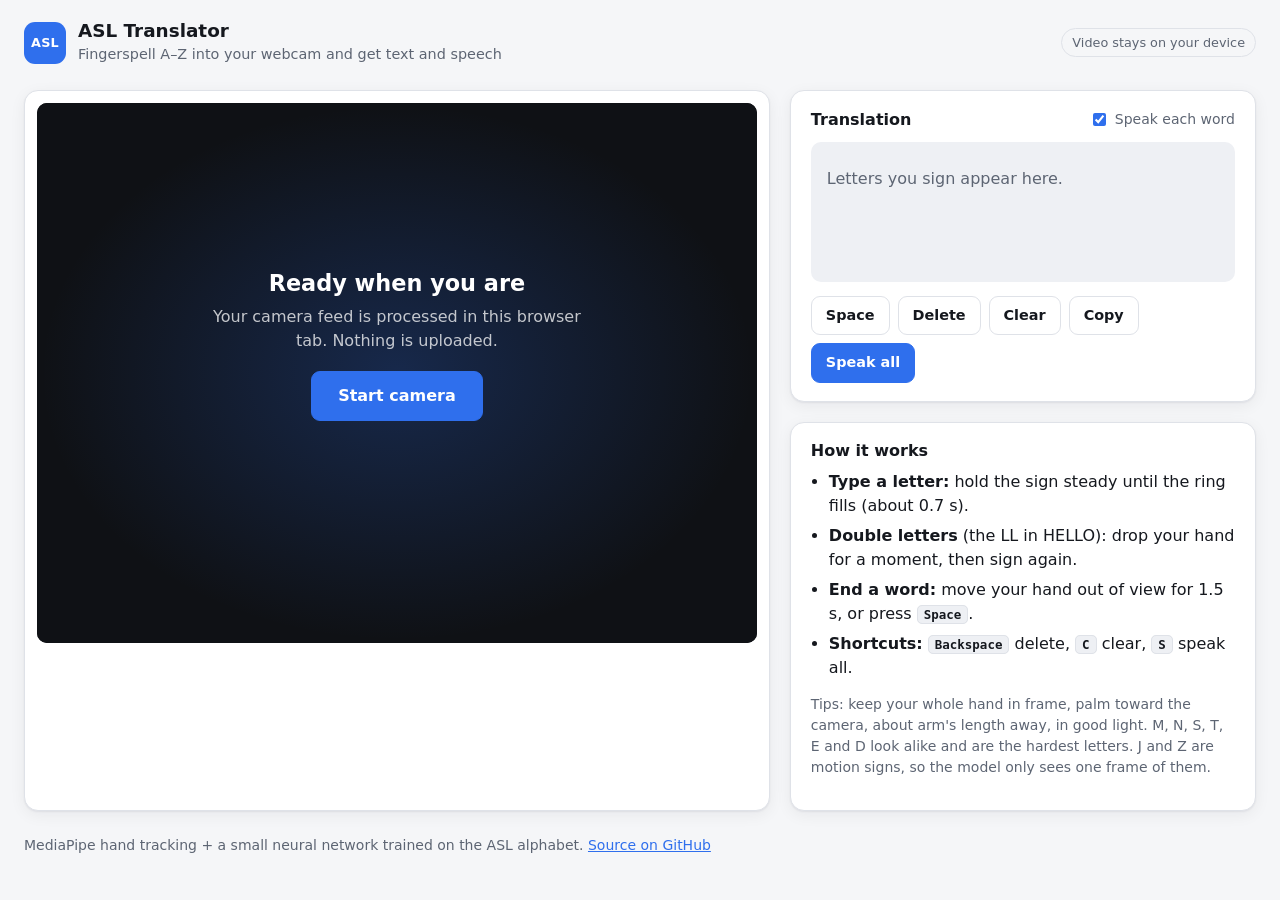
==== docs/index.html @ b071cd93 "Add website version that runs in the browser Static site in docs/ (GitHub Pages ready): MediaPipe JS" ====
<!doctype html>
<html lang="en">
<head>
  <meta charset="utf-8">
  <meta name="viewport" content="width=device-width, initial-scale=1">
  <title>ASL Translator</title>
  <meta name="description" content="Fingerspell the ASL alphabet into your webcam and see it as written and spoken English. Runs entirely in your browser.">
  <link rel="icon" href="data:image/svg+xml,%3Csvg xmlns='http://www.w3.org/2000/svg' viewBox='0 0 32 32'%3E%3Crect width='32' height='32' rx='8' fill='%232f6fed'/%3E%3Ctext x='16' y='22' font-family='Arial' font-weight='700' font-size='14' fill='white' text-anchor='middle'%3EASL%3C/text%3E%3C/svg%3E">
  <link rel="stylesheet" href="style.css">
</head>
<body>
  <header class="topbar">
    <div class="brand">
      <span class="logo" aria-hidden="true">ASL</span>
      <div>
        <h1>ASL Translator</h1>
        <p class="tagline">Fingerspell A–Z into your webcam and get text and speech</p>
      </div>
    </div>
    <span class="privacy">Video stays on your device</span>
  </header>

  <main class="layout">
    <section class="stage-card" aria-label="Camera">
      <div class="stage" id="stage">
        <video id="video" playsinline muted></video>
        <canvas id="overlay"></canvas>

        <div class="hud" id="hud" hidden>
          <div class="letter-chip">
            <svg class="ring" viewBox="0 0 64 64" aria-hidden="true">
              <circle class="ring-track" cx="32" cy="32" r="28"></circle>
              <circle class="ring-fill" id="ringFill" cx="32" cy="32" r="28"></circle>
            </svg>
            <span id="currentLetter" class="current-letter">–</span>
          </div>
          <div class="hud-text">
            <span id="statusLine">Show your hand</span>
            <span id="confLine" class="muted"></span>
          </div>
        </div>

        <div class="start" id="startPanel">
          <div class="start-inner">
            <h2>Ready when you are</h2>
            <p>Your camera feed is processed in this browser tab. Nothing is uploaded.</p>
            <button id="startBtn" class="btn primary large">Start camera</button>
            <p id="loadMsg" class="load-msg" role="status" aria-live="polite"></p>
          </div>
        </div>
      </div>

      <div class="top3" id="top3" aria-label="Top predictions"></div>
    </section>

    <section class="side">
      <div class="card transcript-card">
        <div class="card-head">
          <h2>Translation</h2>
          <label class="toggle"><input type="checkbox" id="autoSpeak" checked> Speak each word</label>
        </div>
        <div id="transcript" class="transcript" aria-live="polite"><span class="placeholder">Letters you sign appear here.</span></div>
        <div class="actions">
          <button class="btn" id="spaceBtn" title="End word (Space)">Space</button>
          <button class="btn" id="backBtn" title="Delete last letter (Backspace)">Delete</button>
          <button class="btn" id="clearBtn" title="Clear (C)">Clear</button>
          <button class="btn" id="copyBtn" title="Copy text">Copy</button>
          <button class="btn primary" id="speakBtn" title="Speak everything (S)">Speak all</button>
        </div>
      </div>

      <div class="card">
        <h2>How it works</h2>
        <ul class="howto">
          <li><b>Type a letter:</b> hold the sign steady until the ring fills (about 0.7 s).</li>
          <li><b>Double letters</b> (the LL in HELLO): drop your hand for a moment, then sign again.</li>
          <li><b>End a word:</b> move your hand out of view for 1.5 s, or press <kbd>Space</kbd>.</li>
          <li><b>Shortcuts:</b> <kbd>Backspace</kbd> delete, <kbd>C</kbd> clear, <kbd>S</kbd> speak all.</li>
        </ul>
        <p class="muted small">Tips: keep your whole hand in frame, palm toward the camera, about arm's length away, in good light. M, N, S, T, E and D look alike and are the hardest letters. J and Z are motion signs, so the model only sees one frame of them.</p>
      </div>
    </section>
  </main>

  <footer class="foot muted small">
    MediaPipe hand tracking + a small neural network trained on the ASL alphabet.
    <a href="https://github.com/boomboom295/asl-translator">Source on GitHub</a>
  </footer>

  <script type="module" src="app.js"></script>
</body>
</html>
---- docs/style.css ----
[hidden] { display: none !important; }

:root {
  --bg: #f5f6f8;
  --surface: #ffffff;
  --surface-2: #eef0f4;
  --border: #dfe2e8;
  --text: #15181e;
  --muted: #5d6573;
  --accent: #2f6fed;
  --accent-text: #ffffff;
  --good: #1f9d6b;
  --stage-bg: #0f1115;
  --radius: 14px;
  --shadow: 0 1px 2px rgba(20, 24, 32, .06), 0 4px 16px rgba(20, 24, 32, .06);
  color-scheme: light;
}

@media (prefers-color-scheme: dark) {
  :root {
    --bg: #0e1014;
    --surface: #171a20;
    --surface-2: #20242c;
    --border: #2b3039;
    --text: #e9ecf1;
    --muted: #9aa3b2;
    --accent: #5b8cff;
    --accent-text: #0b0d12;
    --good: #3ccf95;
    --stage-bg: #050608;
    --shadow: none;
    color-scheme: dark;
  }
}

* { box-sizing: border-box; }

body {
  margin: 0;
  background: var(--bg);
  color: var(--text);
  font: 16px/1.5 system-ui, -apple-system, "Segoe UI", Roboto, sans-serif;
}

h1, h2 { margin: 0; line-height: 1.2; }
h1 { font-size: 1.15rem; }
h2 { font-size: 1rem; }
a { color: var(--accent); }
.muted { color: var(--muted); }
.small { font-size: .875rem; }

/* Header */
.topbar {
  display: flex; align-items: center; justify-content: space-between; gap: 16px;
  max-width: 1280px; margin: 0 auto; padding: 20px 24px 8px;
}
.brand { display: flex; align-items: center; gap: 12px; }
.logo {
  display: grid; place-items: center; width: 42px; height: 42px; border-radius: 11px;
  background: var(--accent); color: var(--accent-text); font-weight: 800; font-size: .8rem; letter-spacing: .02em;
}
.tagline { margin: 2px 0 0; color: var(--muted); font-size: .9rem; }
.privacy {
  font-size: .8rem; color: var(--muted); border: 1px solid var(--border);
  padding: 4px 10px; border-radius: 999px; white-space: nowrap;
}

/* Layout */
.layout {
  display: grid; grid-template-columns: minmax(0, 1.6fr) minmax(300px, 1fr); gap: 20px;
  max-width: 1280px; margin: 0 auto; padding: 16px 24px 24px;
}
.side { display: flex; flex-direction: column; gap: 20px; }

.card, .stage-card {
  background: var(--surface); border: 1px solid var(--border); border-radius: var(--radius);
  box-shadow: var(--shadow);
}
.card { padding: 18px 20px; }
.card-head { display: flex; align-items: center; justify-content: space-between; gap: 12px; margin-bottom: 12px; }
.stage-card { padding: 12px; display: flex; flex-direction: column; gap: 12px; }

/* Camera stage */
.stage {
  position: relative; aspect-ratio: 4 / 3; width: 100%; overflow: hidden;
  border-radius: 10px; background: var(--stage-bg);
}
.stage video, .stage canvas {
  position: absolute; inset: 0; width: 100%; height: 100%; object-fit: cover;
  transform: scaleX(-1); /* mirror, like a selfie camera */
}

.hud {
  position: absolute; left: 12px; top: 12px; display: flex; align-items: center; gap: 12px;
  padding: 8px 16px 8px 8px; border-radius: 999px;
  background: rgba(10, 12, 16, .62); backdrop-filter: blur(6px); color: #fff;
}
.letter-chip { position: relative; width: 64px; height: 64px; }
.ring { position: absolute; inset: 0; transform: rotate(-90deg); }
.ring circle { fill: none; stroke-width: 5; }
.ring-track { stroke: rgba(255, 255, 255, .18); }
.ring-fill {
  stroke: #3ccf95; stroke-linecap: round;
  stroke-dasharray: 175.93; stroke-dashoffset: 175.93; transition: stroke-dashoffset 80ms linear;
}
.current-letter {
  position: absolute; inset: 0; display: grid; place-items: center;
  font-size: 1.9rem; font-weight: 800;
}
.hud-text { display: flex; flex-direction: column; font-size: .9rem; line-height: 1.3; }
.hud-text .muted { color: rgba(255, 255, 255, .7); }

.start {
  position: absolute; inset: 0; display: grid; place-items: center; text-align: center;
  background: radial-gradient(ellipse at center, rgba(47, 111, 237, .25), transparent 70%), var(--stage-bg);
  color: #fff; padding: 24px;
}
.start-inner { max-width: 380px; }
.start h2 { font-size: 1.4rem; margin-bottom: 8px; }
.start p { margin: 0 0 18px; color: rgba(255, 255, 255, .75); }
.load-msg { min-height: 1.5em; margin-top: 14px !important; font-size: .9rem; }
.load-msg.error { color: #ff9b8f; }

/* Top predictions */
.top3 { display: grid; grid-template-columns: repeat(3, 1fr); gap: 10px; }
.pred {
  display: grid; grid-template-columns: 28px 1fr 44px; align-items: center; gap: 8px;
  padding: 8px 10px; background: var(--surface-2); border-radius: 8px; font-size: .9rem;
}
.pred b { font-size: 1.05rem; }
.bar { height: 6px; border-radius: 3px; background: var(--border); overflow: hidden; }
.bar > i { display: block; height: 100%; background: var(--accent); border-radius: 3px; }
.pred span { text-align: right; color: var(--muted); font-variant-numeric: tabular-nums; }

/* Transcript */
.transcript {
  min-height: 140px; max-height: 260px; overflow-y: auto; padding: 14px 16px;
  background: var(--surface-2); border-radius: 10px;
  font-size: 1.75rem; font-weight: 700; letter-spacing: .04em; line-height: 1.35;
  word-break: break-word; white-space: pre-wrap;
}
.transcript .placeholder { font-size: 1rem; font-weight: 400; letter-spacing: 0; color: var(--muted); }
.caret {
  display: inline-block; width: 3px; height: 1.1em; margin-left: 2px; vertical-align: -0.15em;
  background: var(--accent); animation: blink 1s steps(1) infinite;
}
@keyframes blink { 50% { opacity: 0; } }

.actions { display: flex; flex-wrap: wrap; gap: 8px; margin-top: 14px; }
.btn {
  font: inherit; font-size: .9rem; font-weight: 600; cursor: pointer;
  padding: 8px 14px; border-radius: 9px; border: 1px solid var(--border);
  background: var(--surface); color: var(--text);
}
.btn:hover { background: var(--surface-2); }
.btn:focus-visible { outline: 2px solid var(--accent); outline-offset: 2px; }
.btn.primary { background: var(--accent); border-color: var(--accent); color: var(--accent-text); }
.btn.primary:hover { filter: brightness(1.08); }
.btn.large { padding: 12px 26px; font-size: 1rem; }
.btn:disabled { opacity: .6; cursor: progress; }

.toggle { display: flex; align-items: center; gap: 6px; font-size: .875rem; color: var(--muted); cursor: pointer; }
.toggle input { accent-color: var(--accent); }

.howto { margin: 10px 0 12px; padding-left: 18px; }
.howto li { margin-bottom: 6px; }
kbd {
  font: 600 .78rem ui-monospace, monospace; padding: 1px 6px; border-radius: 5px;
  border: 1px solid var(--border); background: var(--surface-2);
}

.foot { max-width: 1280px; margin: 0 auto; padding: 0 24px 28px; }

@media (max-width: 900px) {
  .layout { grid-template-columns: 1fr; }
}
@media (max-width: 560px) {
  .topbar, .layout, .foot { padding-left: 16px; padding-right: 16px; }
  .privacy { display: none; }
  .top3 { grid-template-columns: 1fr; }
  .transcript { font-size: 1.4rem; }
  .letter-chip { width: 52px; height: 52px; }
  .current-letter { font-size: 1.5rem; }
}
.top3:empty { display: none; }
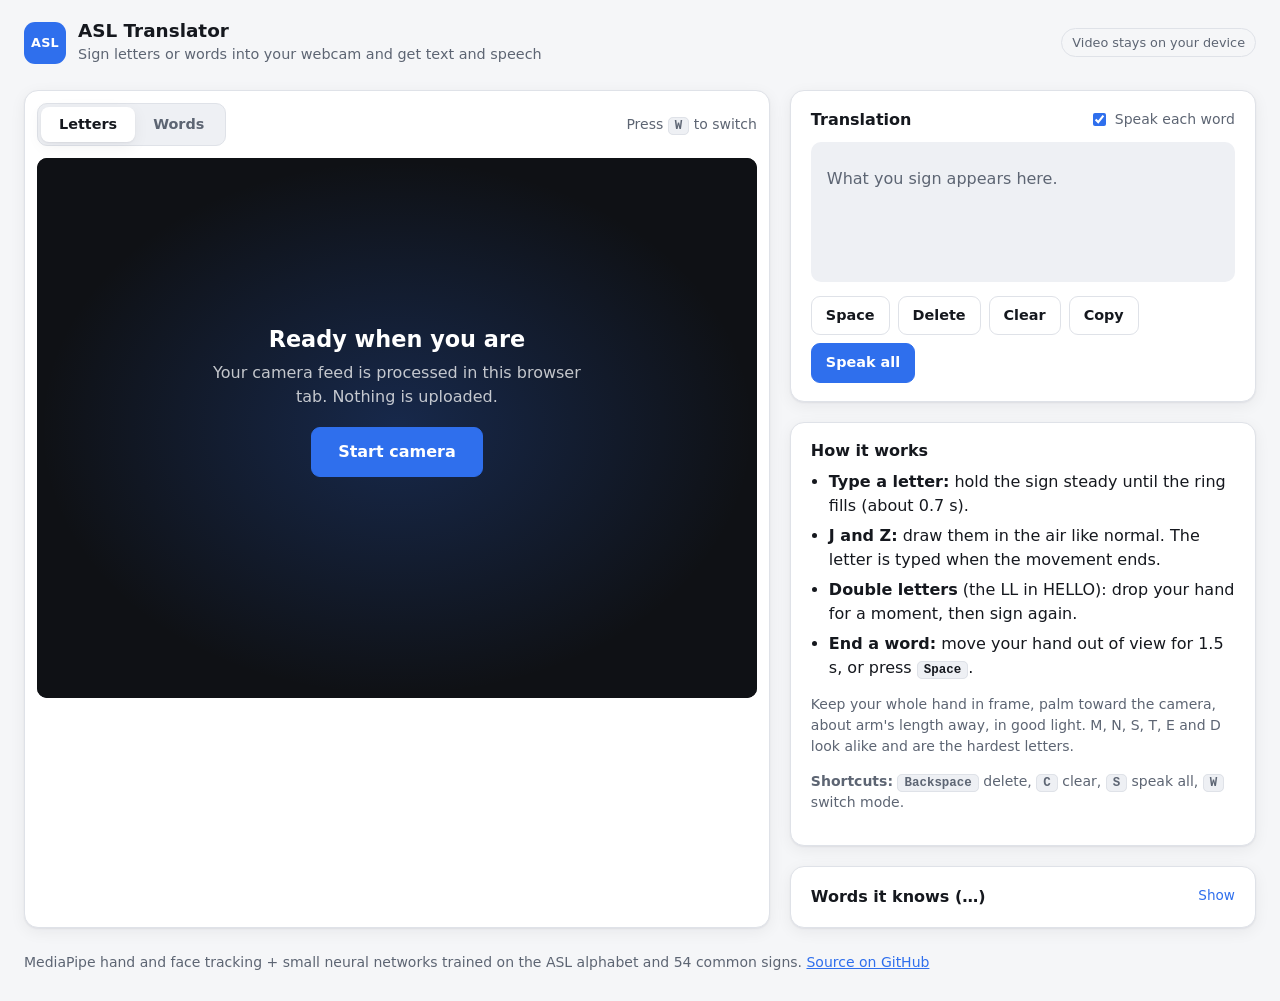
==== commit b4138393: "Add Words mode (54 signs), J/Z motion letters, better letter model - Browser extraction of hand/face" ====
--- a/docs/index.html
+++ b/docs/index.html
@@ -14,7 +14,7 @@
       <span class="logo" aria-hidden="true">ASL</span>
       <div>
         <h1>ASL Translator</h1>
-        <p class="tagline">Fingerspell A–Z into your webcam and get text and speech</p>
+        <p class="tagline">Sign letters or words into your webcam and get text and speech</p>
       </div>
     </div>
     <span class="privacy">Video stays on your device</span>
@@ -22,6 +22,13 @@
 
   <main class="layout">
     <section class="stage-card" aria-label="Camera">
+      <div class="modebar">
+        <div class="segmented" role="group" aria-label="What to recognize">
+          <button id="modeLetters" aria-pressed="true">Letters</button>
+          <button id="modeWords" aria-pressed="false">Words</button>
+        </div>
+        <span class="muted small">Press <kbd>W</kbd> to switch</span>
+      </div>
       <div class="stage" id="stage">
         <video id="video" playsinline muted></video>
         <canvas id="overlay"></canvas>
@@ -51,6 +58,7 @@
       </div>
 
       <div class="top3" id="top3" aria-label="Top predictions"></div>
+      <p class="guess-note muted small" id="guessNote" hidden></p>
     </section>
 
     <section class="side">
@@ -59,7 +67,7 @@
           <h2>Translation</h2>
           <label class="toggle"><input type="checkbox" id="autoSpeak" checked> Speak each word</label>
         </div>
-        <div id="transcript" class="transcript" aria-live="polite"><span class="placeholder">Letters you sign appear here.</span></div>
+        <div id="transcript" class="transcript" aria-live="polite"><span class="placeholder">What you sign appears here.</span></div>
         <div class="actions">
           <button class="btn" id="spaceBtn" title="End word (Space)">Space</button>
           <button class="btn" id="backBtn" title="Delete last letter (Backspace)">Delete</button>
@@ -71,19 +79,34 @@
 
       <div class="card">
         <h2>How it works</h2>
-        <ul class="howto">
-          <li><b>Type a letter:</b> hold the sign steady until the ring fills (about 0.7 s).</li>
-          <li><b>Double letters</b> (the LL in HELLO): drop your hand for a moment, then sign again.</li>
-          <li><b>End a word:</b> move your hand out of view for 1.5 s, or press <kbd>Space</kbd>.</li>
-          <li><b>Shortcuts:</b> <kbd>Backspace</kbd> delete, <kbd>C</kbd> clear, <kbd>S</kbd> speak all.</li>
-        </ul>
-        <p class="muted small">Tips: keep your whole hand in frame, palm toward the camera, about arm's length away, in good light. M, N, S, T, E and D look alike and are the hardest letters. J and Z are motion signs, so the model only sees one frame of them.</p>
+        <div id="tipsLetters">
+          <ul class="howto">
+            <li><b>Type a letter:</b> hold the sign steady until the ring fills (about 0.7 s).</li>
+            <li><b>J and Z:</b> draw them in the air like normal. The letter is typed when the movement ends.</li>
+            <li><b>Double letters</b> (the LL in HELLO): drop your hand for a moment, then sign again.</li>
+            <li><b>End a word:</b> move your hand out of view for 1.5 s, or press <kbd>Space</kbd>.</li>
+          </ul>
+          <p class="muted small">Keep your whole hand in frame, palm toward the camera, about arm's length away, in good light. M, N, S, T, E and D look alike and are the hardest letters.</p>
+        </div>
+        <div id="tipsWords" hidden>
+          <ul class="howto">
+            <li><b>Sign one word at a time.</b> Start with your hands down, sign, then lower your hands (or hold still for a second).</li>
+            <li>Sit far enough back that your <b>face and both hands</b> are in view. Where you sign (chin, forehead, chest) matters.</li>
+            <li>If it picks the wrong word, <b>tap the right guess</b> under the camera to swap it.</li>
+          </ul>
+        </div>
+        <p class="muted small"><b>Shortcuts:</b> <kbd>Backspace</kbd> delete, <kbd>C</kbd> clear, <kbd>S</kbd> speak all, <kbd>W</kbd> switch mode.</p>
       </div>
+
+      <details class="card vocab-card">
+        <summary><h2>Words it knows (<span id="vocabCount">…</span>)</h2></summary>
+        <ul class="vocab" id="vocab"></ul>
+      </details>
     </section>
   </main>
 
   <footer class="foot muted small">
-    MediaPipe hand tracking + a small neural network trained on the ASL alphabet.
+    MediaPipe hand and face tracking + small neural networks trained on the ASL alphabet and 54 common signs.
     <a href="https://github.com/boomboom295/asl-translator">Source on GitHub</a>
   </footer>
 
--- a/docs/style.css
+++ b/docs/style.css
@@ -183,3 +183,31 @@
   .current-letter { font-size: 1.5rem; }
 }
 .top3:empty { display: none; }
+
+/* Mode switch */
+.modebar { display: flex; align-items: center; justify-content: space-between; gap: 12px; flex-wrap: wrap; }
+.segmented { display: inline-flex; padding: 3px; border-radius: 10px; background: var(--surface-2); border: 1px solid var(--border); }
+.segmented button {
+  font: inherit; font-size: .9rem; font-weight: 600; cursor: pointer; border: 0; border-radius: 8px;
+  padding: 7px 18px; background: transparent; color: var(--muted);
+}
+.segmented button[aria-pressed="true"] { background: var(--surface); color: var(--text); box-shadow: var(--shadow); }
+.segmented button:focus-visible { outline: 2px solid var(--accent); outline-offset: 2px; }
+
+/* Word guesses */
+button.pred { font: inherit; color: var(--text); border: 1px solid transparent; cursor: pointer; text-align: left; }
+button.pred:hover { border-color: var(--accent); }
+button.pred.chosen { border-color: var(--good); }
+button.pred { grid-template-columns: minmax(0, auto) minmax(30px, 1fr) 40px; }
+button.pred b { text-transform: capitalize; font-size: .95rem; white-space: nowrap; overflow: hidden; text-overflow: ellipsis; }
+.guess-note { margin: 0; }
+
+/* Vocabulary */
+.vocab-card summary { cursor: pointer; list-style: none; }
+.vocab-card summary::-webkit-details-marker { display: none; }
+.vocab-card summary h2 { display: inline; }
+.vocab-card summary::after { content: "Show"; float: right; font-size: .85rem; color: var(--accent); }
+.vocab-card[open] summary::after { content: "Hide"; }
+.vocab { display: flex; flex-wrap: wrap; gap: 6px; list-style: none; padding: 0; margin: 14px 0 0; }
+.vocab li { padding: 3px 10px; border-radius: 999px; background: var(--surface-2); font-size: .85rem; text-transform: capitalize; }
+.top3 .pred { min-width: 0; }
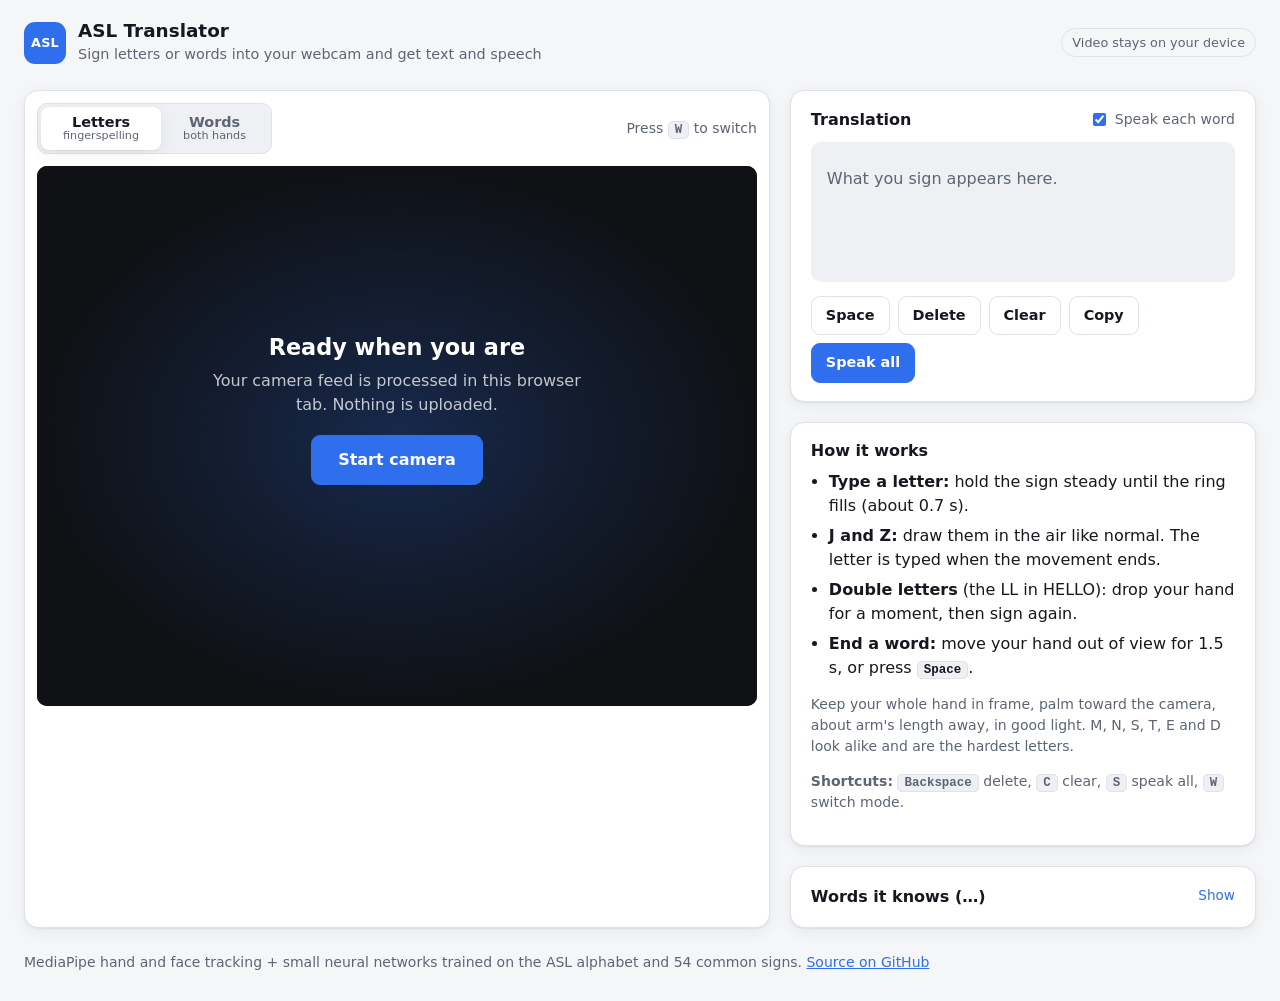
==== commit 9043ca53: "Make Words mode easier to find; stop browsers using old cached files - Version query on scripts, sty" ====
--- a/docs/index.html
+++ b/docs/index.html
@@ -6,7 +6,7 @@
   <title>ASL Translator</title>
   <meta name="description" content="Fingerspell the ASL alphabet into your webcam and see it as written and spoken English. Runs entirely in your browser.">
   <link rel="icon" href="data:image/svg+xml,%3Csvg xmlns='http://www.w3.org/2000/svg' viewBox='0 0 32 32'%3E%3Crect width='32' height='32' rx='8' fill='%232f6fed'/%3E%3Ctext x='16' y='22' font-family='Arial' font-weight='700' font-size='14' fill='white' text-anchor='middle'%3EASL%3C/text%3E%3C/svg%3E">
-  <link rel="stylesheet" href="style.css">
+  <link rel="stylesheet" href="style.css?v=3">
 </head>
 <body>
   <header class="topbar">
@@ -24,8 +24,8 @@
     <section class="stage-card" aria-label="Camera">
       <div class="modebar">
         <div class="segmented" role="group" aria-label="What to recognize">
-          <button id="modeLetters" aria-pressed="true">Letters</button>
-          <button id="modeWords" aria-pressed="false">Words</button>
+          <button id="modeLetters" aria-pressed="true">Letters <span class="mode-sub">fingerspelling</span></button>
+          <button id="modeWords" aria-pressed="false">Words <span class="mode-sub">both hands</span></button>
         </div>
         <span class="muted small">Press <kbd>W</kbd> to switch</span>
       </div>
@@ -57,6 +57,9 @@
         </div>
       </div>
 
+      <div class="mode-hint" id="modeHint" hidden>
+        Signing a word with both hands? <button class="btn primary" id="hintSwitch">Switch to Words</button>
+      </div>
       <div class="top3" id="top3" aria-label="Top predictions"></div>
       <p class="guess-note muted small" id="guessNote" hidden></p>
     </section>
@@ -110,6 +113,6 @@
     <a href="https://github.com/boomboom295/asl-translator">Source on GitHub</a>
   </footer>
 
-  <script type="module" src="app.js"></script>
+  <script type="module" src="app.js?v=3"></script>
 </body>
 </html>
--- a/docs/style.css
+++ b/docs/style.css
@@ -211,3 +211,10 @@
 .vocab { display: flex; flex-wrap: wrap; gap: 6px; list-style: none; padding: 0; margin: 14px 0 0; }
 .vocab li { padding: 3px 10px; border-radius: 999px; background: var(--surface-2); font-size: .85rem; text-transform: capitalize; }
 .top3 .pred { min-width: 0; }
+
+.segmented button { display: inline-flex; flex-direction: column; align-items: center; line-height: 1.15; padding: 7px 22px; }
+.mode-sub { font-size: .7rem; font-weight: 500; color: var(--muted); }
+.mode-hint {
+  display: flex; align-items: center; justify-content: space-between; gap: 12px; flex-wrap: wrap;
+  padding: 10px 14px; border-radius: 10px; background: var(--surface-2); border: 1px solid var(--accent); font-size: .9rem;
+}
